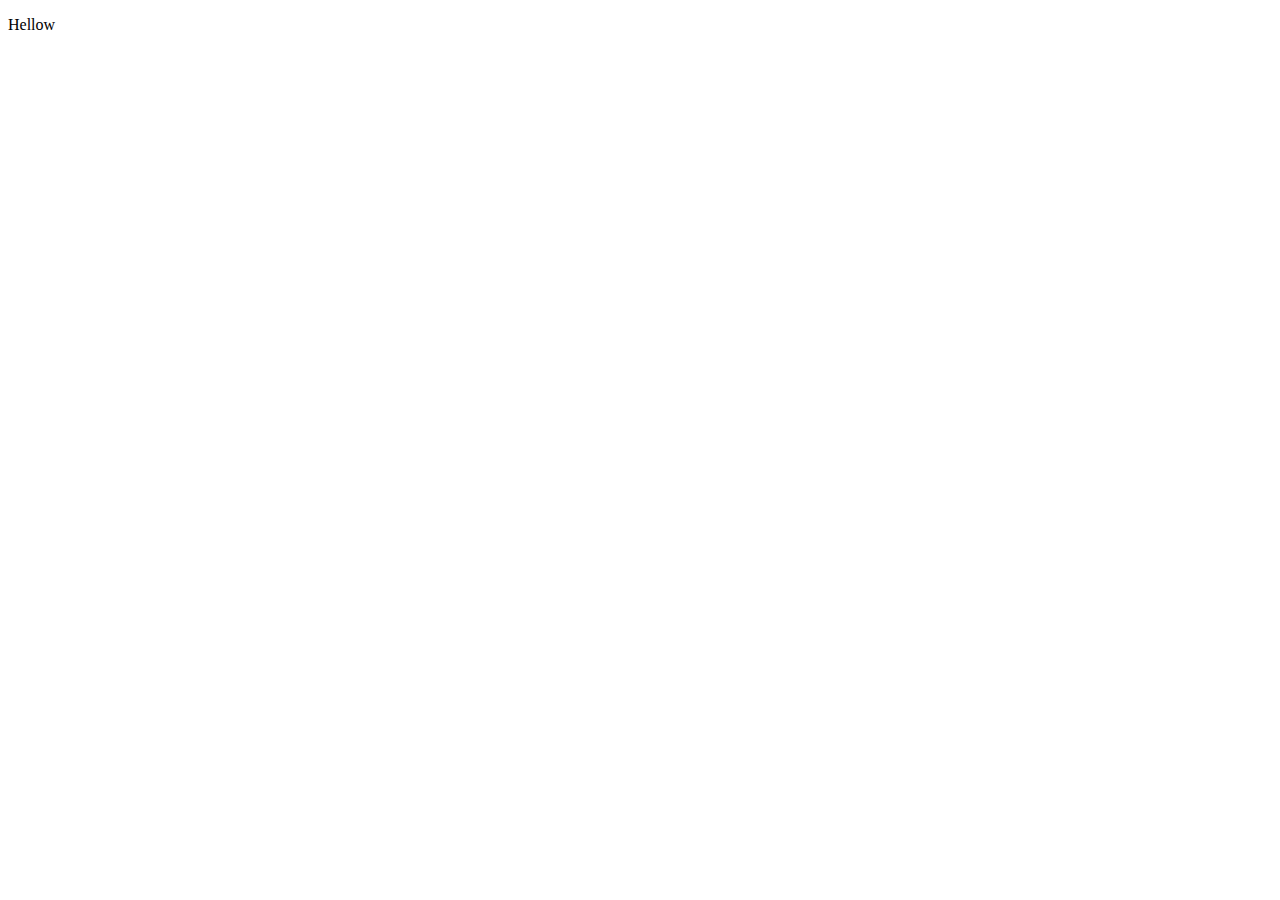
==== index.html @ 4276015a "first commit" ====
<!DOCTYPE html>
<html lang="en">
<head>
    <meta charset="UTF-8">
    <meta name="viewport" content="width=device-width, initial-scale=1.0">
    <title>Document</title>
</head>
<body>
    <p>Hellow</p>
</body>
</html>
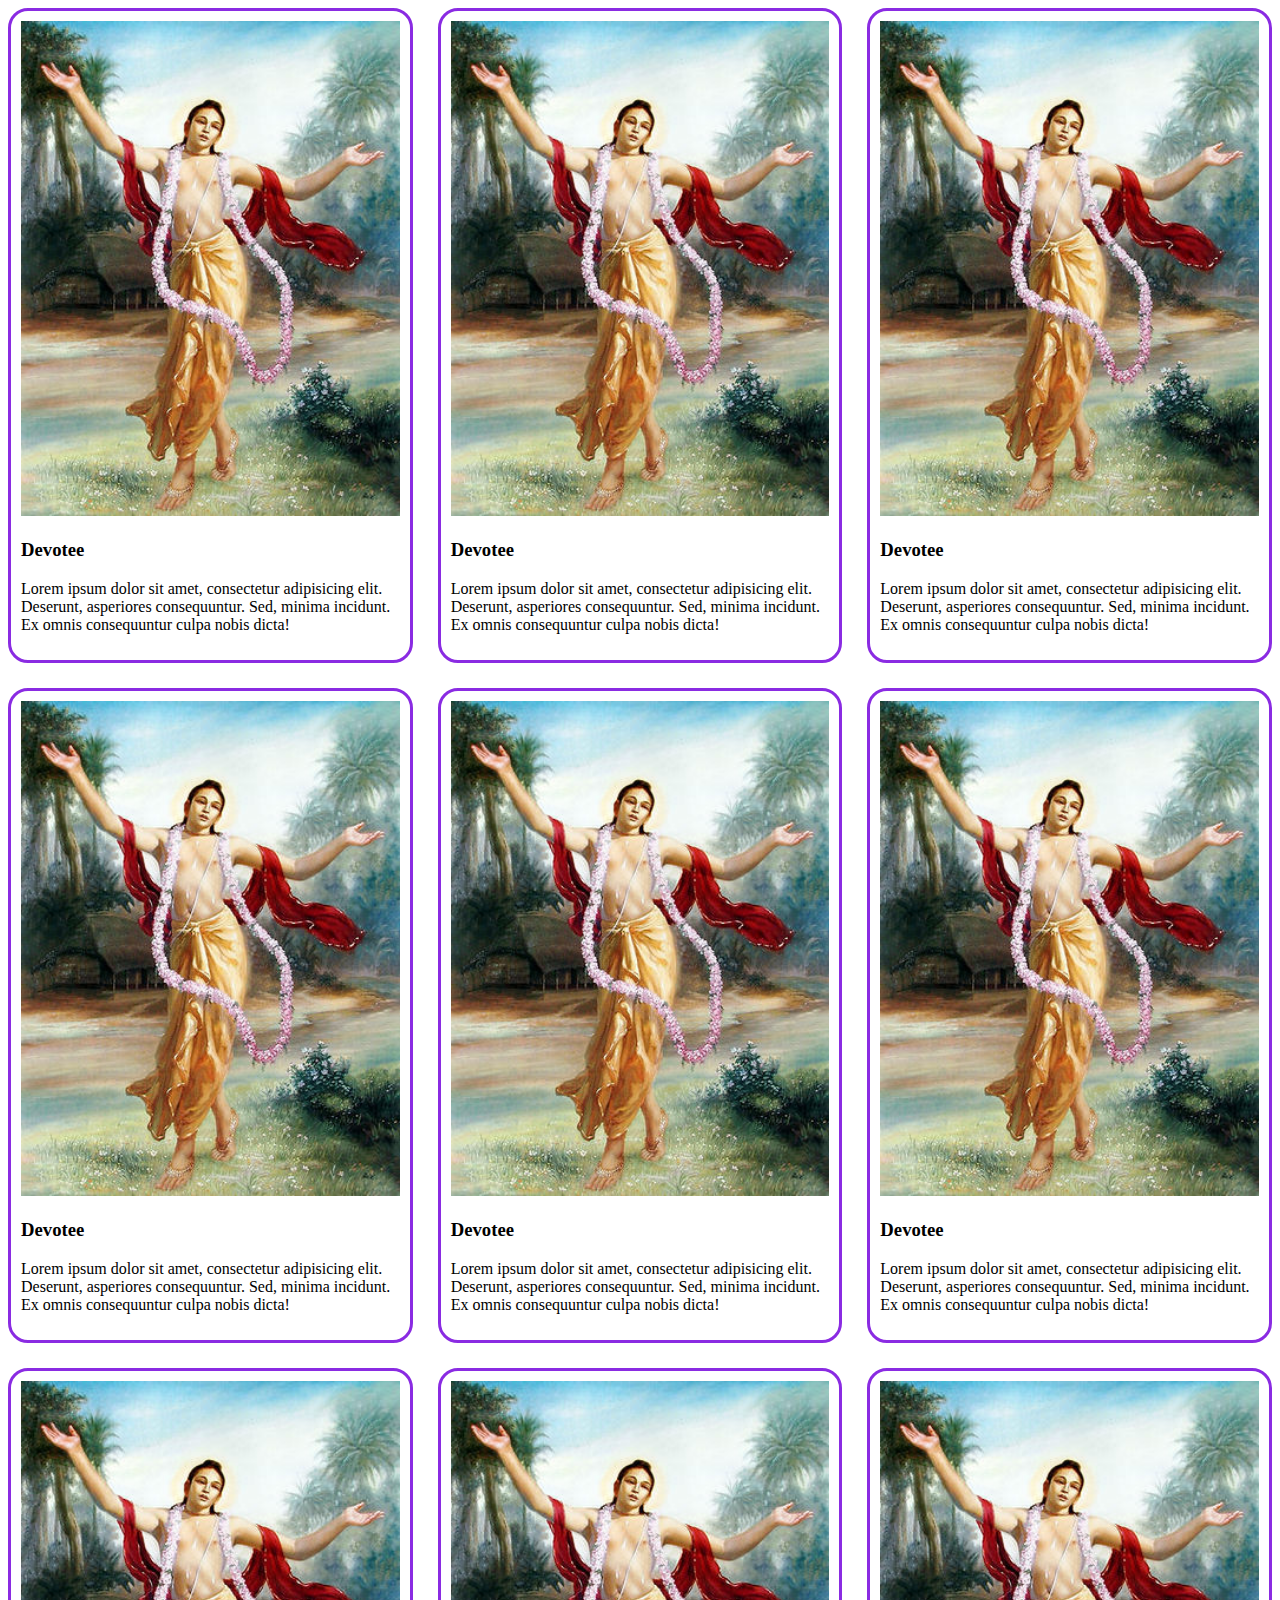
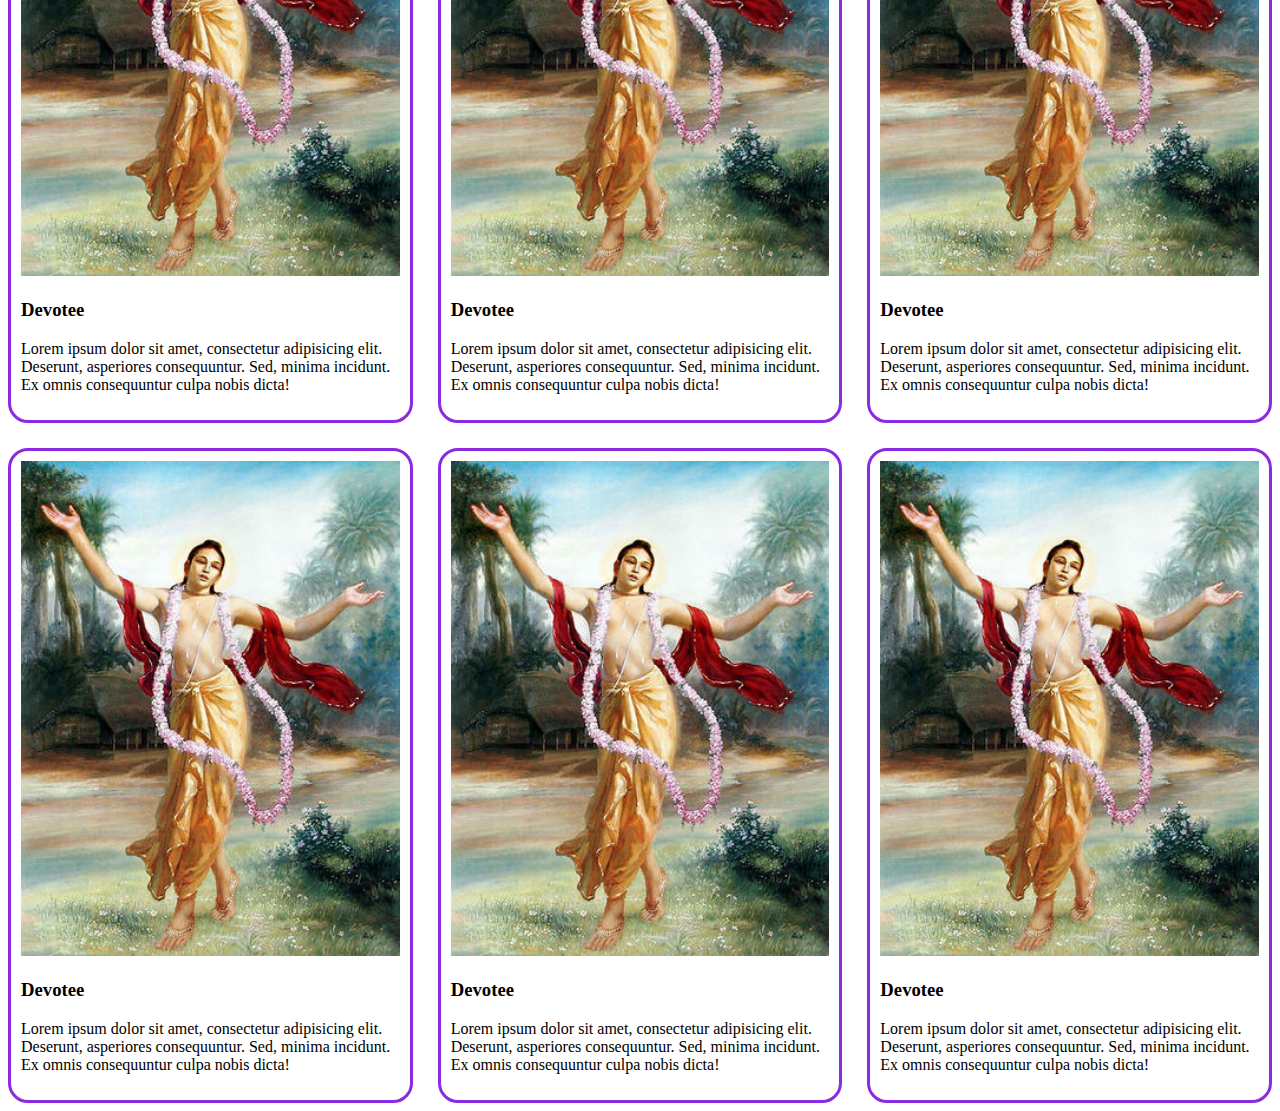
==== commit 238c4b60: "s" ====
--- a/index.html
+++ b/index.html
@@ -4,8 +4,94 @@
     <meta charset="UTF-8">
     <meta name="viewport" content="width=device-width, initial-scale=1.0">
     <title>Document</title>
+    <style>
+        .container{
+            display: grid;
+            grid-template-columns: repeat(3, 1fr);
+            gap: 25px;
+        }
+        .Bhakti{
+            border: 3px solid blueviolet;
+            padding: 10px;
+            border-radius: 20px;
+    
+        }
+        .Bhakti img{
+            width: 100%;
+        }
+
+        @media screen and (max-width: 576px) {
+            .container{
+                grid-template-columns: repeat(1, 1fr)
+            }
+        }
+    </style>
 </head>
 <body>
-    <p>Hellow</p>
+    <div class="container">
+        <div class="Bhakti">
+            <img src="Images/img.jpg" alt="">
+            <h3>Devotee</h3>
+            <p>Lorem ipsum dolor sit amet, consectetur adipisicing elit. Deserunt, asperiores consequuntur. Sed, minima incidunt. Ex omnis consequuntur culpa nobis dicta!</p>
+        </div>
+        <div class="Bhakti">
+            <img src="Images/img.jpg" alt="">
+            <h3>Devotee</h3>
+            <p>Lorem ipsum dolor sit amet, consectetur adipisicing elit. Deserunt, asperiores consequuntur. Sed, minima incidunt. Ex omnis consequuntur culpa nobis dicta!</p>
+        </div>
+        <div class="Bhakti">
+            <img src="Images/img.jpg" alt="">
+            <h3>Devotee</h3>
+            <p>Lorem ipsum dolor sit amet, consectetur adipisicing elit. Deserunt, asperiores consequuntur. Sed, minima incidunt. Ex omnis consequuntur culpa nobis dicta!</p>
+        </div>
+        <div class="Bhakti">
+            <img src="Images/img.jpg" alt="">
+            <h3>Devotee</h3>
+            <p>Lorem ipsum dolor sit amet, consectetur adipisicing elit. Deserunt, asperiores consequuntur. Sed, minima incidunt. Ex omnis consequuntur culpa nobis dicta!</p>
+        </div>
+        <div class="Bhakti">
+            <img src="Images/img.jpg" alt="">
+            <h3>Devotee</h3>
+            <p>Lorem ipsum dolor sit amet, consectetur adipisicing elit. Deserunt, asperiores consequuntur. Sed, minima incidunt. Ex omnis consequuntur culpa nobis dicta!</p>
+        </div>
+        <div class="Bhakti">
+            <img src="Images/img.jpg" alt="">
+            <h3>Devotee</h3>
+            <p>Lorem ipsum dolor sit amet, consectetur adipisicing elit. Deserunt, asperiores consequuntur. Sed, minima incidunt. Ex omnis consequuntur culpa nobis dicta!</p>
+        </div>
+        <div class="Bhakti">
+            <img src="Images/img.jpg" alt="">
+            <h3>Devotee</h3>
+            <p>Lorem ipsum dolor sit amet, consectetur adipisicing elit. Deserunt, asperiores consequuntur. Sed, minima incidunt. Ex omnis consequuntur culpa nobis dicta!</p>
+        </div>
+        <div class="Bhakti">
+            <img src="Images/img.jpg" alt="">
+            <h3>Devotee</h3>
+            <p>Lorem ipsum dolor sit amet, consectetur adipisicing elit. Deserunt, asperiores consequuntur. Sed, minima incidunt. Ex omnis consequuntur culpa nobis dicta!</p>
+        </div>
+        <div class="Bhakti">
+            <img src="Images/img.jpg" alt="">
+            <h3>Devotee</h3>
+            <p>Lorem ipsum dolor sit amet, consectetur adipisicing elit. Deserunt, asperiores consequuntur. Sed, minima incidunt. Ex omnis consequuntur culpa nobis dicta!</p>
+        </div>
+        <div class="Bhakti">
+            <img src="Images/img.jpg" alt="">
+            <h3>Devotee</h3>
+            <p>Lorem ipsum dolor sit amet, consectetur adipisicing elit. Deserunt, asperiores consequuntur. Sed, minima incidunt. Ex omnis consequuntur culpa nobis dicta!</p>
+        </div>
+        <div class="Bhakti">
+            <img src="Images/img.jpg" alt="">
+            <h3>Devotee</h3>
+            <p>Lorem ipsum dolor sit amet, consectetur adipisicing elit. Deserunt, asperiores consequuntur. Sed, minima incidunt. Ex omnis consequuntur culpa nobis dicta!</p>
+        </div>
+        <div class="Bhakti">
+            <img src="Images/img.jpg" alt="">
+            <h3>Devotee</h3>
+            <p>Lorem ipsum dolor sit amet, consectetur adipisicing elit. Deserunt, asperiores consequuntur. Sed, minima incidunt. Ex omnis consequuntur culpa nobis dicta!</p>
+        </div>
+
+    </div>
+    
+    
 </body>
 </html>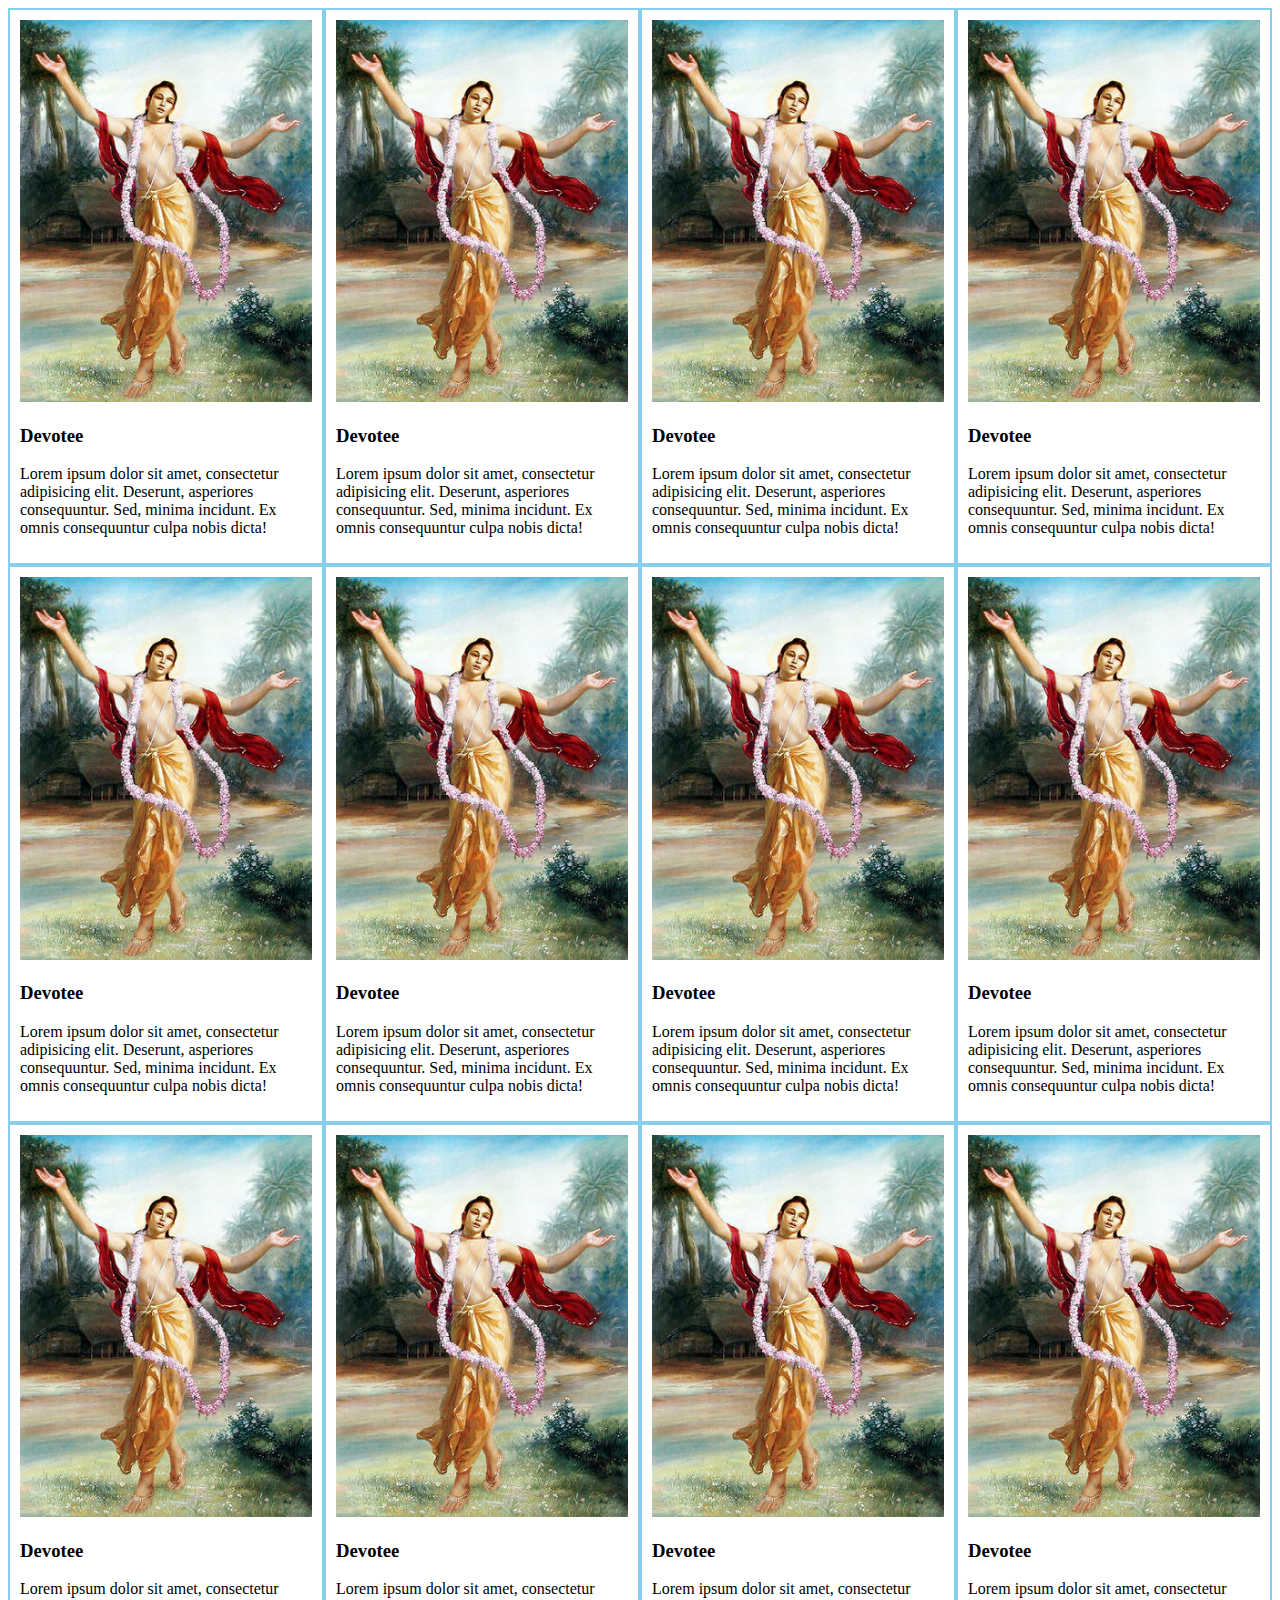
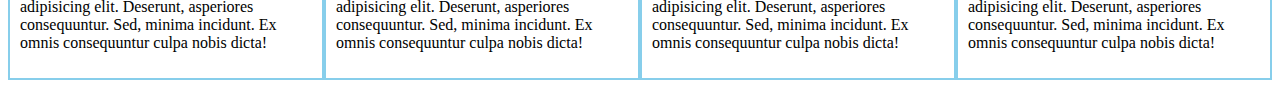
==== commit bb079daf: "s" ====
--- a/index.html
+++ b/index.html
@@ -5,26 +5,25 @@
     <meta name="viewport" content="width=device-width, initial-scale=1.0">
     <title>Document</title>
     <style>
-        .container{
-            display: grid;
-            grid-template-columns: repeat(3, 1fr);
-            gap: 25px;
-        }
-        .Bhakti{
-            border: 3px solid blueviolet;
-            padding: 10px;
-            border-radius: 20px;
-    
-        }
-        .Bhakti img{
-            width: 100%;
-        }
-
-        @media screen and (max-width: 576px) {
+       .container{
+        display: grid;
+        grid-template-columns: repeat(4, 3fr);
+       }
+       .Bhakti{
+        padding: 10px;
+        border: 2px solid skyblue;
+       }
+       .Bhakti img{
+        width: 100%;
+       }
+       @media screen and (max-width: 576px){
             .container{
-                grid-template-columns: repeat(1, 1fr)
+                grid-template-columns: repeat(1, 1fr);
             }
-        }
+            .Bhakti img{
+        width: 100%;
+       }
+       }
     </style>
 </head>
 <body>
